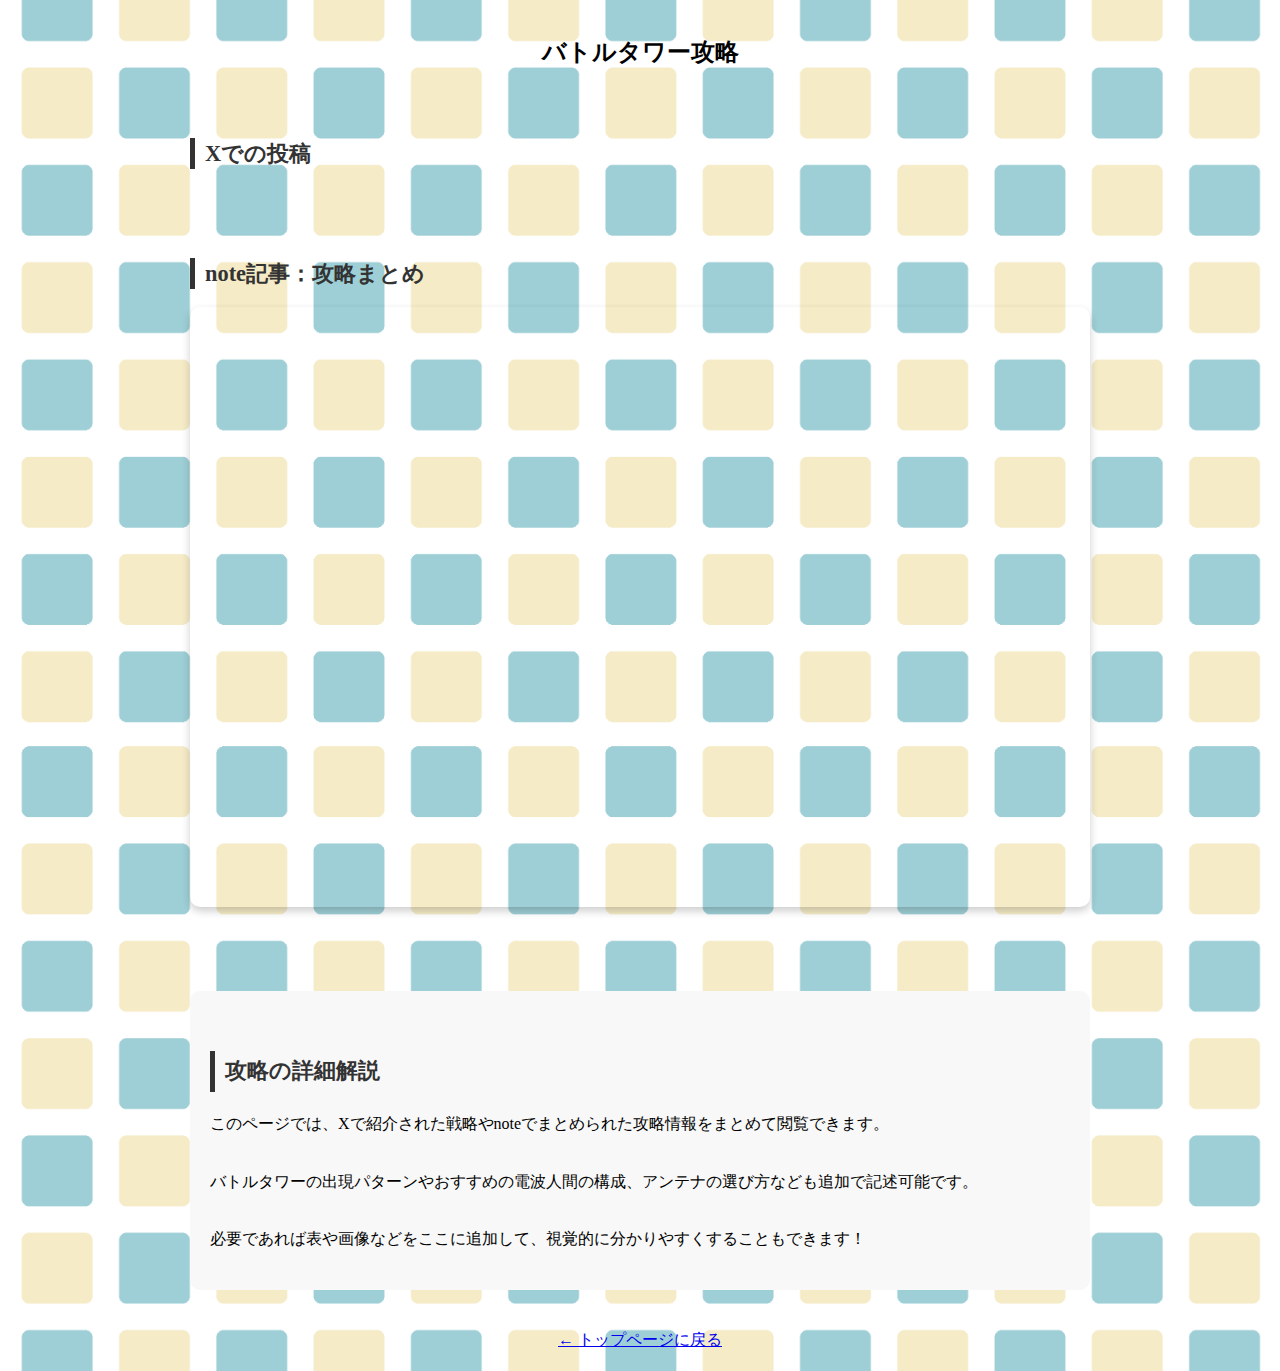
==== battle.html @ d6f6fd8f "Add files via upload" ====
<!DOCTYPE html>
<html lang="ja">
<head>
    <meta charset="UTF-8">
    <title>バトルタワー攻略 - New電波人間のRPG FREE!お役立ちサイト</title>
    <link rel="stylesheet" href="style.css">
    <style>
        .container {
            padding: 20px;
            max-width: 900px;
            margin: auto;
            color: #000;
        }

        h1 {
            text-align: center;
            margin-bottom: 30px;
        }

        h2 {
            margin-top: 40px;
            font-size: 1.4em;
            border-left: 5px solid #333;
            padding-left: 10px;
            color: #333;
        }

        .embed-section {
            margin-bottom: 30px;
        }

        iframe {
            width: 100%;
            height: 600px;
            border: none;
            border-radius: 10px;
            box-shadow: 0 4px 8px rgba(0,0,0,0.2);
        }

        .long-description {
            margin-top: 50px;
            background-color: #f8f8f8;
            padding: 20px;
            border-radius: 10px;
            font-size: 1em;
            line-height: 1.8;
        }

        .back-link {
            text-align: center;
            margin-top: 40px;
        }
    </style>

    <!-- Twitterウィジェット読み込み -->
    <script async src="https://platform.twitter.com/widgets.js" charset="utf-8"></script>
</head>
<body>
    <div class="container">
        <h1>バトルタワー攻略</h1>

        <!-- X埋め込み -->
        <div class="embed-section">
            <h2>Xでの投稿</h2>
            <blockquote class="twitter-tweet">
                <a href="https://x.com/men_rome/status/1865758438242037975"></a>
            </blockquote>
        </div>

        <!-- note埋め込み -->
        <div class="embed-section">
            <h2>note記事：攻略まとめ</h2>
            <iframe src="https://note.com/denpa_men/n/n8bdba80afd0b?sub_rt=share_pw" allowfullscreen></iframe>
        </div>

        <!-- 説明欄 -->
        <div class="long-description">
            <h2>攻略の詳細解説</h2>
            <p>
                このページでは、Xで紹介された戦略やnoteでまとめられた攻略情報をまとめて閲覧できます。
                <br><br>
                バトルタワーの出現パターンやおすすめの電波人間の構成、アンテナの選び方なども追加で記述可能です。
                <br><br>
                必要であれば表や画像などをここに追加して、視覚的に分かりやすくすることもできます！
            </p>
        </div>

        <div class="back-link">
            <a href="index.html">← トップページに戻る</a>
        </div>
    </div>
</body>
</html>
---- style.css ----
body {
    background-image: url('images/haikei.png');
    background-size: cover;
    background-position: center;
    background-repeat: no-repeat;
    background-attachment: scroll;
    margin: 0;
    padding: 0;
}


.header-image {
    max-width: 100%;  /* 親要素の幅を超えないようにする */
    height: auto;     /* 縦横比を維持 */
    display: block;   /* 余計な隙間をなくす */
    margin: 0 auto;   /* 中央揃え */
}


.container {
    width: 80%;
    margin: auto;
    padding: 0;
    background-color: transparent; /* 半透明の白背景で可読性を向上 */
    color: black;
    border-radius: 10px;
    display: flex;
    flex-direction: column;
    gap: 0; /* 隙間を完全になくす */
}

h1 {
    font-size: 24px;
    margin-bottom: 20px;
}

nav ul {
    list-style-type: none;
    padding: 0;
}

nav ul li {
    margin: 10px 0;
}

.btn {
    display: block;
    width: 300px;
    height: 80px;
    background-size: cover;
    background-position: center;
    border-radius: 10px;
    text-align: center;
    line-height: 80px;
    font-size: 18px;
    font-weight: bold;
    text-decoration: none;
    color: white;
transition: transform 0.2s ease-in-out;
}

.btn:hover {
    transform: scale(1.1);
}


.twitter-account {
    text-align: right; /* 右寄せ */
    margin-bottom: 10px; /* 下の余白 */
}

.twitter-account p {
    display: inline; /* 横並びにする */
    margin-right: 10px; /* 文字間の余白 */
    font-size: 14px; /* 文字を小さく */
}

.twitter-account a {
    margin-left: 10px; /* フォローボタンの間隔 */
}

.footer-container {
    display: flex;
    flex-wrap: wrap;
    justify-content: center;
    align-items: center;
    gap: 20px; /* 各要素の間隔 */
    text-align: center;
    margin-top: 20px;
}

.credits {
    font-size: 14px; /* 文字サイズを少し小さめに */
}

.buttons, .download-buttons {
    display: flex;
    gap: 10px;
}

.follow-button {
    background-color: black;
    color: white;
    padding: 8px 12px;
    border-radius: 20px;
    text-decoration: none;
    font-size: 14px;
}

.download-buttons img {
    height: 40px; /* サイズを調整 */
    width: auto;
}

/* スマホ対応 */
@media (max-width: 600px) {
    .footer-container {
        flex-direction: column;
    }

    .buttons, .download-buttons {
        flex-direction: column;
    }
}
.twitter-timeline-container {
    display: flex;
    justify-content: center; /* 水平方向の中央寄せ */
    align-items: center; /* 垂直方向の中央寄せ */
    width: 100%; /* 親要素いっぱいに広げる */
    height: auto; /* 必要に応じて調整 */
    padding: 20px 0;
}

.free-site-link {
    text-align: center; /* 中央揃え */
    font-size: 18px; /* 文字サイズを調整 */
    font-weight: bold; /* 太字 */
    margin-top: 20px; /* 余白を追加 */
}

.free-site-link a {
    color: #007bff; /* リンクを青色に */
    text-decoration: none; /* 下線を消す */
    font-weight: bold;
}

.free-site-link a:hover {
    text-decoration: underline; /* ホバー時に下線を表示 */
}

#daily-event {
    text-align: center; /* 画像を中央配置 */
    margin: 0;
    padding: 0;
}

#event-image {
    max-width: 100%; /* 画像の幅を自動調整 */
    height: auto;
    display: block;
}

.vertical-list {
    width: 100%; /* 親要素の幅を画面いっぱいにする */
    max-width: 800px; /* パソコンでのサイズを調整 */
    list-style: none; /* デフォルトのリストマーカーを削除 */
    padding: 0;
    margin: 0 auto; /* 中央揃え */
    display: flex;
    flex-direction: column; /* 縦並びにする */
    align-items: center; /* 中央揃え */
    gap: 0; /* 隙間を完全になくす */
}

.vertical-list li {
    display: block;
    width: 100%;
    max-width: 800px; /* パソコンでの最大幅を増やす */
    height: auto;
    margin: 0;
    padding: 0;
}

.vertical-list li a {
    display: block; /* リンクをブロック要素に */
    margin: 0; /* 余白を削除 */
}

/* パソコンでさらに大きくする */
@media (min-width: 1024px) {
    .vertical-list {
        max-width: 1600px;
    }

    .vertical-list li {
        max-width: 1000px;
    }
}


.vertical-list li a img {
    width: auto; /* 画像の元のサイズを保持 */
    max-width: 100%; /* 親要素より大きくならない */
    height: auto; /* 縦横比を維持 */
    display: block; /* 余白をなくす */
    transition: transform 0.2s ease-in-out; /* スムーズな拡大アニメーション */
}

.vertical-list li a img:hover {
    transform: scale(1.1); /* ホバー時に拡大 */
}


.grid-container {
    display: grid;
    grid-template-columns: repeat(2, 1fr); /* 2列レイアウト */
    gap: 0; /* 隙間を完全になくす */
    width: 100%; /* 幅いっぱいに広げる */
    max-width: 900px; /* 幅を広げる（好みに応じて調整） */
    margin: 0 auto; /* 中央配置 */
}

.grid-container a {
    width: 100%; /* 各ボタンを均等に広げる */
}

.grid-container a img {
    width: 100%; /* 親要素に対してピッタリ */
    height: auto; /* 縦横比を維持 */
    display: block; /* 画像の余白を削除 */
    transition: transform 0.2s ease-in-out; /* スムーズな拡大アニメーション */
}

.grid-container a img:hover {
    transform: scale(1.1); /* ホバー時に拡大 */
}

/* 画面サイズが大きい場合は画像も大きくする */
@media (min-width: 1024px) {
    .grid-container {
        max-width: 1200px; /* デスクトップで大きく表示 */
    }
}



.grid-container {
    display: grid;
    grid-template-columns: repeat(2, 1fr); /* 2列レイアウト */
    gap: 0; /* 隙間を完全になくす */
    width: 100%; /* 幅いっぱいに広げる */
    max-width: 900px; /* 幅を広げる（好みに応じて調整） */
    margin: 0 auto; /* 中央配置 */
}

.grid-container a {
    width: 100%; /* 各ボタンを均等に広げる */
    display: block; /* ブロック要素として扱う */
    margin: 0; /* 余白を削除 */
}

.grid-container a img {
    width: 100%; /* 親要素に対してピッタリ */
    height: auto; /* 縦横比を維持 */
    display: block; /* 画像の余白を削除 */
    margin: 0; /* 余白を削除 */
    transition: transform 0.2s ease-in-out; /* スムーズな拡大アニメーション */
}

.grid-container a img:hover {
    transform: scale(1.1); /* ホバー時に拡大 */
}

/* 画面サイズが大きい場合は画像も大きくする */
@media (min-width: 1024px) {
    .grid-container {
        max-width: 1200px; /* デスクトップで大きく表示 */
    }
}

.twitter-timeline {
    width: 320px;  /* タイムラインの幅 */
    height: 500px; /* タイムラインの高さ */
    overflow: hidden; /* はみ出た部分を隠す */
}

/* タイムラインを中央配置 */
.twitter-timeline {
    display: flex; /* フレックスボックスで配置 */
    justify-content: center; /* 中央寄せ */
    align-items: center; /* 垂直方向の中央揃え */
    width: 100%; /* 幅を100%に設定 */
    max-width: 600px; /* 最大幅を設定（必要に応じて調整） */
    margin: 0 auto; /* 中央配置 */
}

/* 旧FREEお役立ちサイトの画像を小さく */
.old-free-site img {
    width: 150px;  /* サイズを小さく */
    height: auto;  /* 縦横比を維持 */
    transition: transform 0.2s ease-in-out; /* スムーズな拡大アニメーション */
}

@media screen and (min-width: 768px) {
    .old-free-site img {
        width: 400px; /* PCでは大きく */
    }
}

/* 旧FREEお役立ちサイトを右寄せ */
.old-free-site {
    display: flex;
    justify-content: flex-end;
    gap: 0; /* 隙間を完全になくす */
    margin: 0; /* マージンを削除 */
    padding: 0; /* パディングを削除 */
}

/* 旧FREEお役立ちサイトのリストアイテムの余白調整 */
.vertical-list li {
    margin: 0; /* 余白を削除 */
    padding: 0; /* パディングを削除 */
}

.old-free-site img:hover {
    transform: scale(1.1); /* ホバー時に拡大 */
}
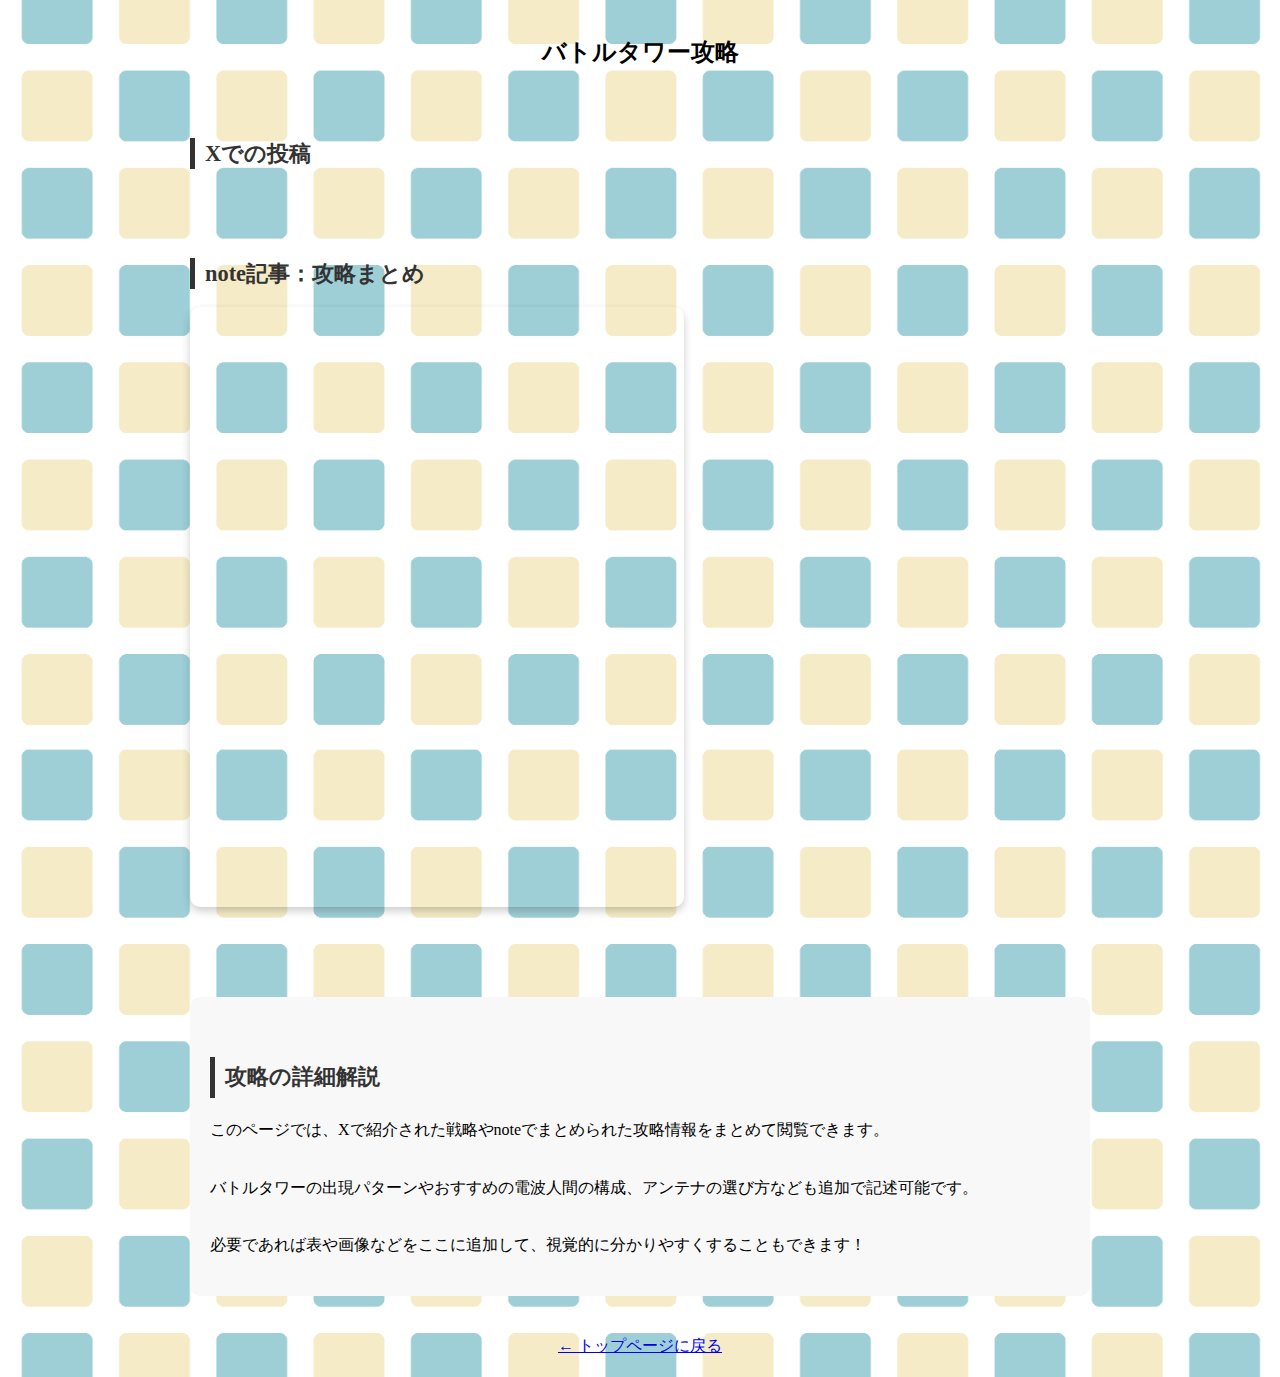
==== commit 26ff77e6: "Update battle.html" ====
--- a/battle.html
+++ b/battle.html
@@ -70,7 +70,7 @@
         <!-- note埋め込み -->
         <div class="embed-section">
             <h2>note記事：攻略まとめ</h2>
-            <iframe src="https://note.com/denpa_men/n/n8bdba80afd0b?sub_rt=share_pw" allowfullscreen></iframe>
+            <iframe class="note-embed" src="https://note.com/embed/notes/n8bdba80afd0b" style="border: 0; display: block; max-width: 99%; width: 494px; padding: 0px; margin: 10px 0px; position: static; visibility: visible;" height="400"></iframe><script async src="https://note.com/scripts/embed.js" charset="utf-8"></script>
         </div>
 
         <!-- 説明欄 -->
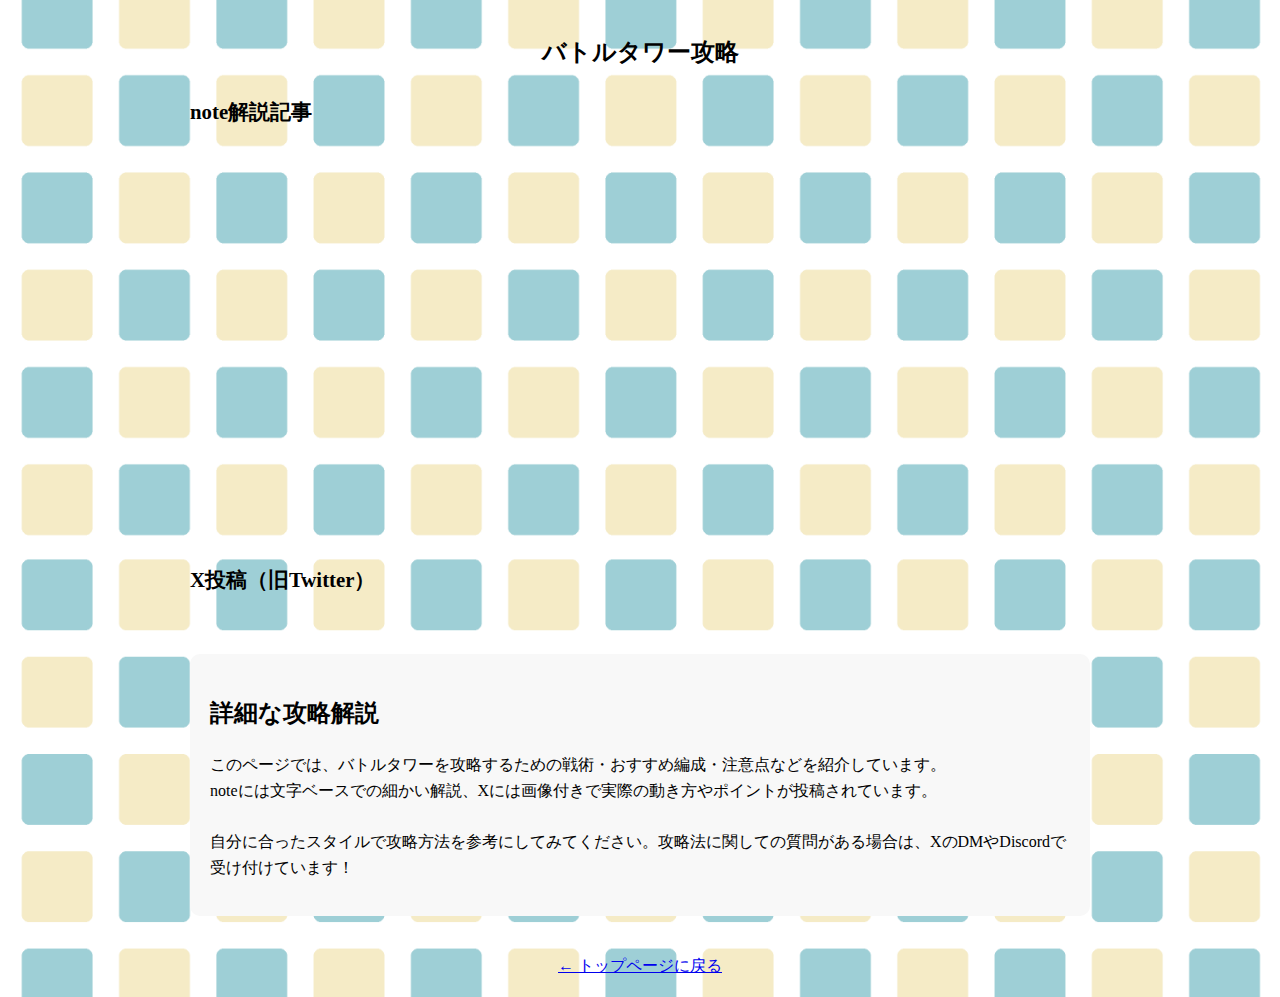
==== commit c72dff12: "Update battle.html" ====
--- a/battle.html
+++ b/battle.html
@@ -17,33 +17,36 @@
             margin-bottom: 30px;
         }
 
-        h2 {
-            margin-top: 40px;
-            font-size: 1.4em;
-            border-left: 5px solid #333;
-            padding-left: 10px;
-            color: #333;
+        .section {
+            margin-bottom: 20px;
         }
 
-        .embed-section {
-            margin-bottom: 30px;
+        .section-title {
+            font-size: 1.3em;
+            margin-bottom: 10px;
+            font-weight: bold;
+        }
+
+        .description {
+            background-color: #f8f8f8;
+            padding: 20px;
+            border-radius: 10px;
+            line-height: 1.6;
+            font-size: 1em;
+            margin-top: 30px;
         }
 
         iframe {
             width: 100%;
-            height: 600px;
+            max-width: 494px;
+            height: 400px;
             border: none;
             border-radius: 10px;
-            box-shadow: 0 4px 8px rgba(0,0,0,0.2);
+            display: block;
         }
 
-        .long-description {
-            margin-top: 50px;
-            background-color: #f8f8f8;
-            padding: 20px;
-            border-radius: 10px;
-            font-size: 1em;
-            line-height: 1.8;
+        blockquote.twitter-tweet {
+            margin: 0 auto;
         }
 
         .back-link {
@@ -52,36 +55,37 @@
         }
     </style>
 
-    <!-- Twitterウィジェット読み込み -->
+    <!-- Twitter ウィジェット読み込み -->
     <script async src="https://platform.twitter.com/widgets.js" charset="utf-8"></script>
+    <!-- note埋め込み用 -->
+    <script async src="https://note.com/scripts/embed.js" charset="utf-8"></script>
 </head>
 <body>
     <div class="container">
         <h1>バトルタワー攻略</h1>
 
-        <!-- X埋め込み -->
-        <div class="embed-section">
-            <h2>Xでの投稿</h2>
+        <!-- ✅ noteセクション -->
+        <div class="section">
+            <div class="section-title">note解説記事</div>
+            <iframe class="note-embed" src="https://note.com/embed/notes/n8bdba80afd0b" style="border: 0; display: block; max-width: 99%; width: 494px; padding: 0px; margin: 10px 0px; position: static; visibility: visible;" height="400"></iframe>
+        </div>
+
+        <!-- ✅ X投稿セクション -->
+        <div class="section">
+            <div class="section-title">X投稿（旧Twitter）</div>
             <blockquote class="twitter-tweet">
-                <a href="https://x.com/men_rome/status/1865758438242037975"></a>
+                <a href="https://twitter.com/denpaningen/status/1234567890123456789"></a>
             </blockquote>
         </div>
 
-        <!-- note埋め込み -->
-        <div class="embed-section">
-            <h2>note記事：攻略まとめ</h2>
-            <iframe class="note-embed" src="https://note.com/embed/notes/n8bdba80afd0b" style="border: 0; display: block; max-width: 99%; width: 494px; padding: 0px; margin: 10px 0px; position: static; visibility: visible;" height="400"></iframe><script async src="https://note.com/scripts/embed.js" charset="utf-8"></script>
-        </div>
-
-        <!-- 説明欄 -->
-        <div class="long-description">
-            <h2>攻略の詳細解説</h2>
+        <!-- ✅ 説明セクション -->
+        <div class="description">
+            <h2>詳細な攻略解説</h2>
             <p>
-                このページでは、Xで紹介された戦略やnoteでまとめられた攻略情報をまとめて閲覧できます。
-                <br><br>
-                バトルタワーの出現パターンやおすすめの電波人間の構成、アンテナの選び方なども追加で記述可能です。
-                <br><br>
-                必要であれば表や画像などをここに追加して、視覚的に分かりやすくすることもできます！
+                このページでは、バトルタワーを攻略するための戦術・おすすめ編成・注意点などを紹介しています。<br>
+                noteには文字ベースでの細かい解説、Xには画像付きで実際の動き方やポイントが投稿されています。<br>
+                <br>
+                自分に合ったスタイルで攻略方法を参考にしてみてください。攻略法に関しての質問がある場合は、XのDMやDiscordで受け付けています！
             </p>
         </div>
 
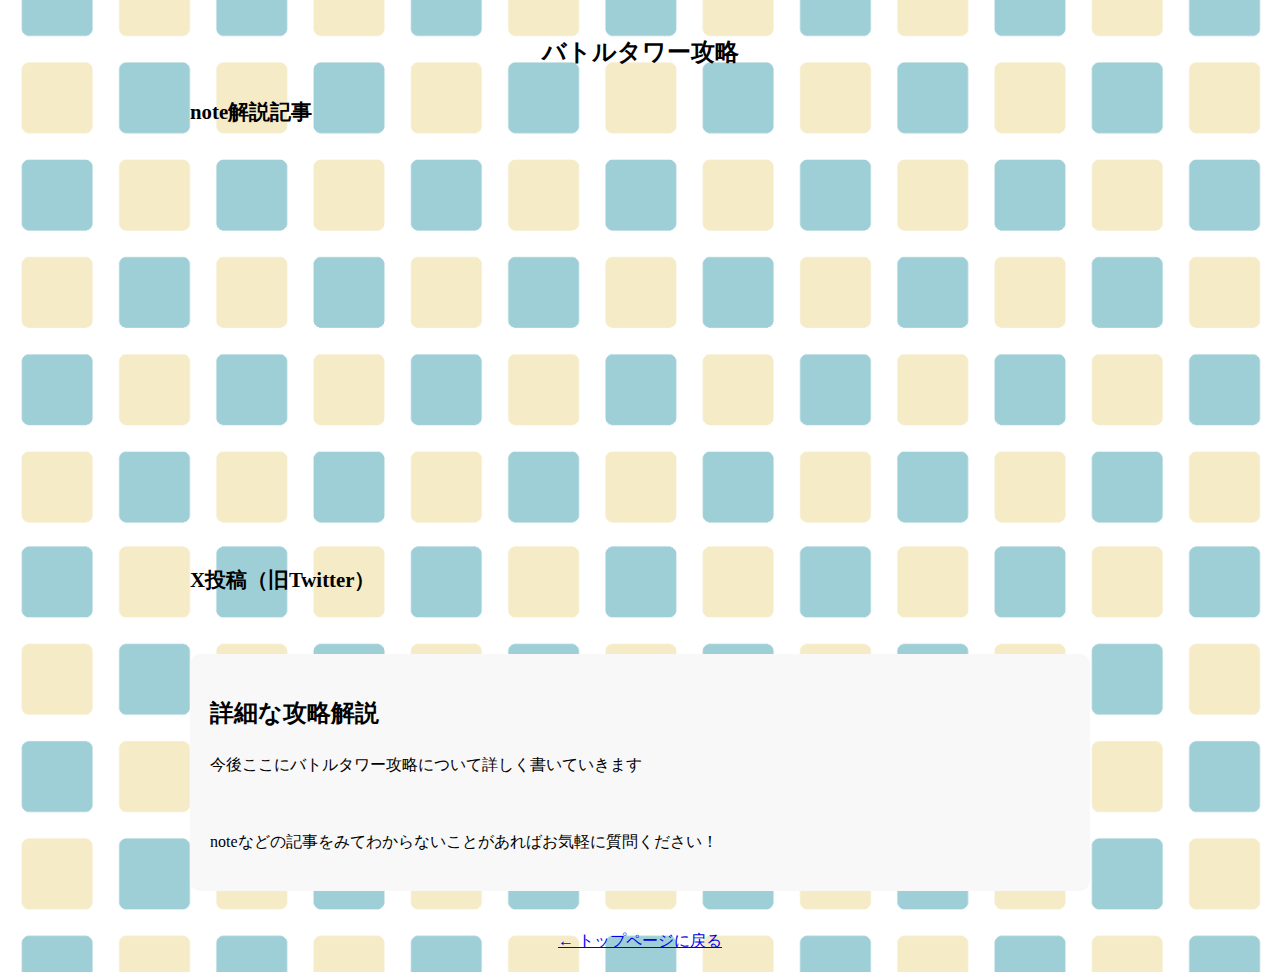
==== commit 5f729b78: "Update battle.html" ====
--- a/battle.html
+++ b/battle.html
@@ -82,10 +82,10 @@
         <div class="description">
             <h2>詳細な攻略解説</h2>
             <p>
-                このページでは、バトルタワーを攻略するための戦術・おすすめ編成・注意点などを紹介しています。<br>
-                noteには文字ベースでの細かい解説、Xには画像付きで実際の動き方やポイントが投稿されています。<br>
+                    今後ここにバトルタワー攻略について詳しく書いていきます<br>
                 <br>
-                自分に合ったスタイルで攻略方法を参考にしてみてください。攻略法に関しての質問がある場合は、XのDMやDiscordで受け付けています！
+                <br>
+                noteなどの記事をみてわからないことがあればお気軽に質問ください！
             </p>
         </div>
 
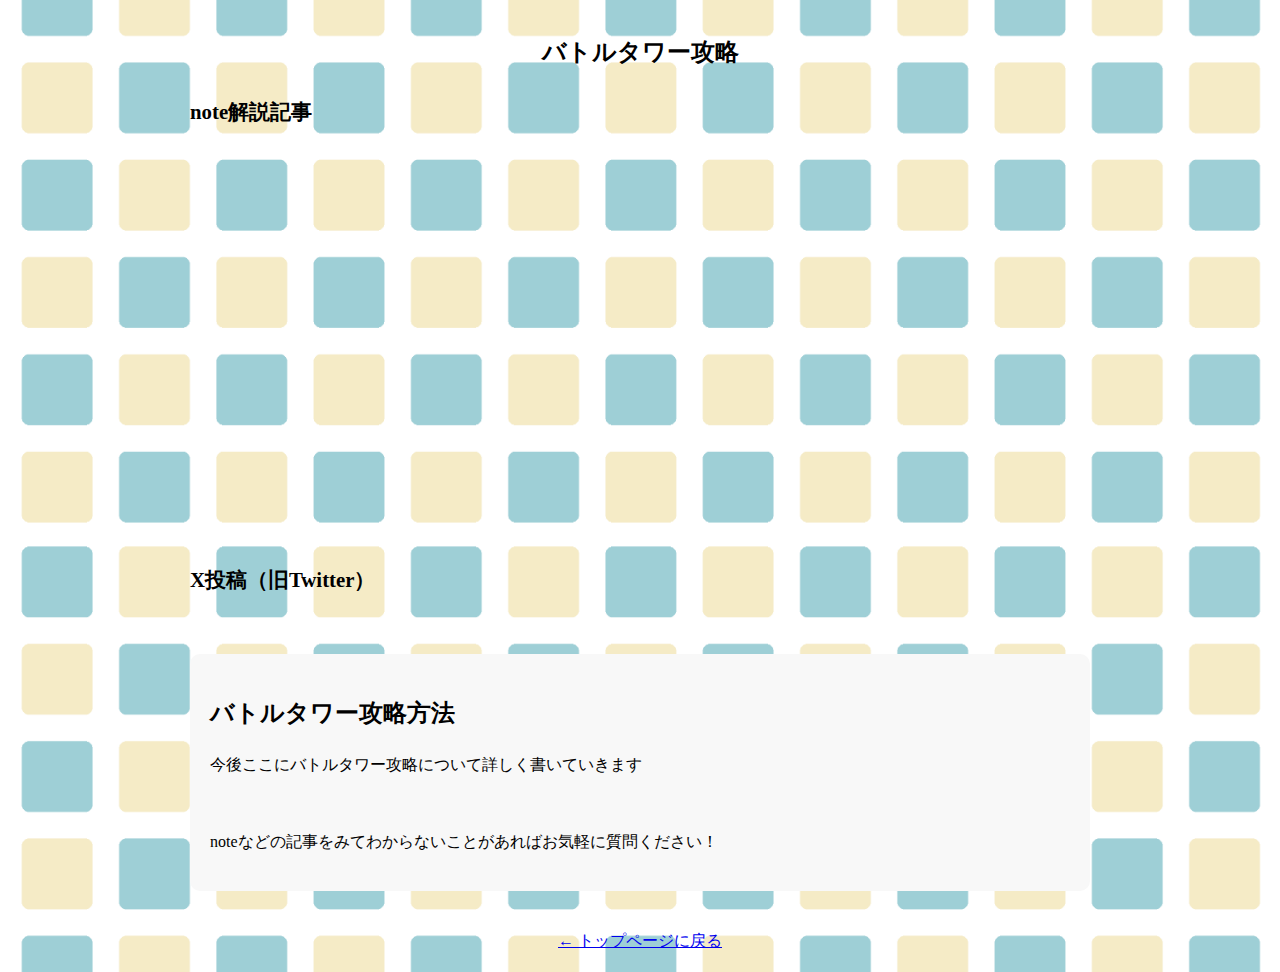
==== commit ea9f1bd1: "Update battle.html" ====
--- a/battle.html
+++ b/battle.html
@@ -74,13 +74,13 @@
         <div class="section">
             <div class="section-title">X投稿（旧Twitter）</div>
             <blockquote class="twitter-tweet">
-                <a href="https://twitter.com/denpaningen/status/1234567890123456789"></a>
+                <a href="https://x.com/men_rome/status/1865758438242037975"></a>
             </blockquote>
         </div>
 
         <!-- ✅ 説明セクション -->
         <div class="description">
-            <h2>詳細な攻略解説</h2>
+            <h2>バトルタワー攻略方法</h2>
             <p>
                     今後ここにバトルタワー攻略について詳しく書いていきます<br>
                 <br>
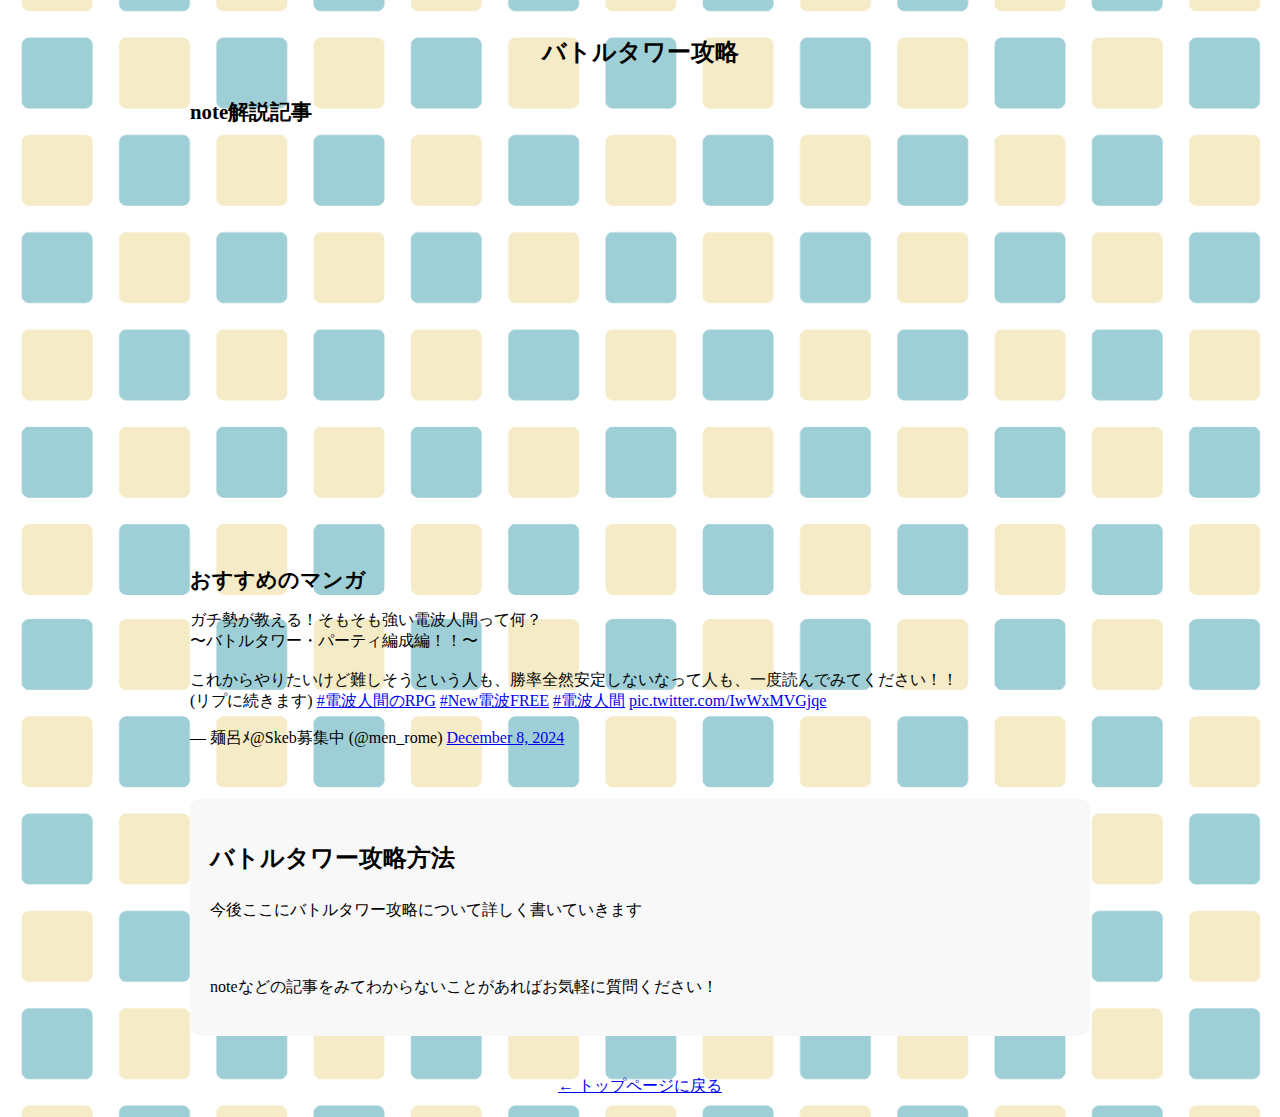
==== commit 073726be: "Update battle.html" ====
--- a/battle.html
+++ b/battle.html
@@ -71,11 +71,12 @@
         </div>
 
         <!-- ✅ X投稿セクション -->
-        <div class="section">
-            <div class="section-title">X投稿（旧Twitter）</div>
+         <div class="section">
+            <div class="section-title">おすすめのマンガ</div>
             <blockquote class="twitter-tweet">
-                <a href="https://x.com/men_rome/status/1865758438242037975"></a>
+                <p lang="ja" dir="ltr">ガチ勢が教える！そもそも強い電波人間って何？<br>〜バトルタワー・パーティ編成編！！〜<br><br>これからやりたいけど難しそうという人も、勝率全然安定しないなって人も、一度読んでみてください！！<br>(リプに続きます) <a href="https://twitter.com/hashtag/%E9%9B%BB%E6%B3%A2%E4%BA%BA%E9%96%93%E3%81%AERPG?src=hash&amp;ref_src=twsrc%5Etfw">#電波人間のRPG</a> <a href="https://twitter.com/hashtag/New%E9%9B%BB%E6%B3%A2FREE?src=hash&amp;ref_src=twsrc%5Etfw">#New電波FREE</a> <a href="https://twitter.com/hashtag/%E9%9B%BB%E6%B3%A2%E4%BA%BA%E9%96%93?src=hash&amp;ref_src=twsrc%5Etfw">#電波人間</a> <a href="https://t.co/IwWxMVGjqe">pic.twitter.com/IwWxMVGjqe</a></p>&mdash; 麺呂ﾒ@Skeb募集中 (@men_rome) <a href="https://twitter.com/men_rome/status/1865758438242037975?ref_src=twsrc%5Etfw">December 8, 2024</a>
             </blockquote>
+            <script async src="https://platform.twitter.com/widgets.js" charset="utf-8"></script>
         </div>
 
         <!-- ✅ 説明セクション -->
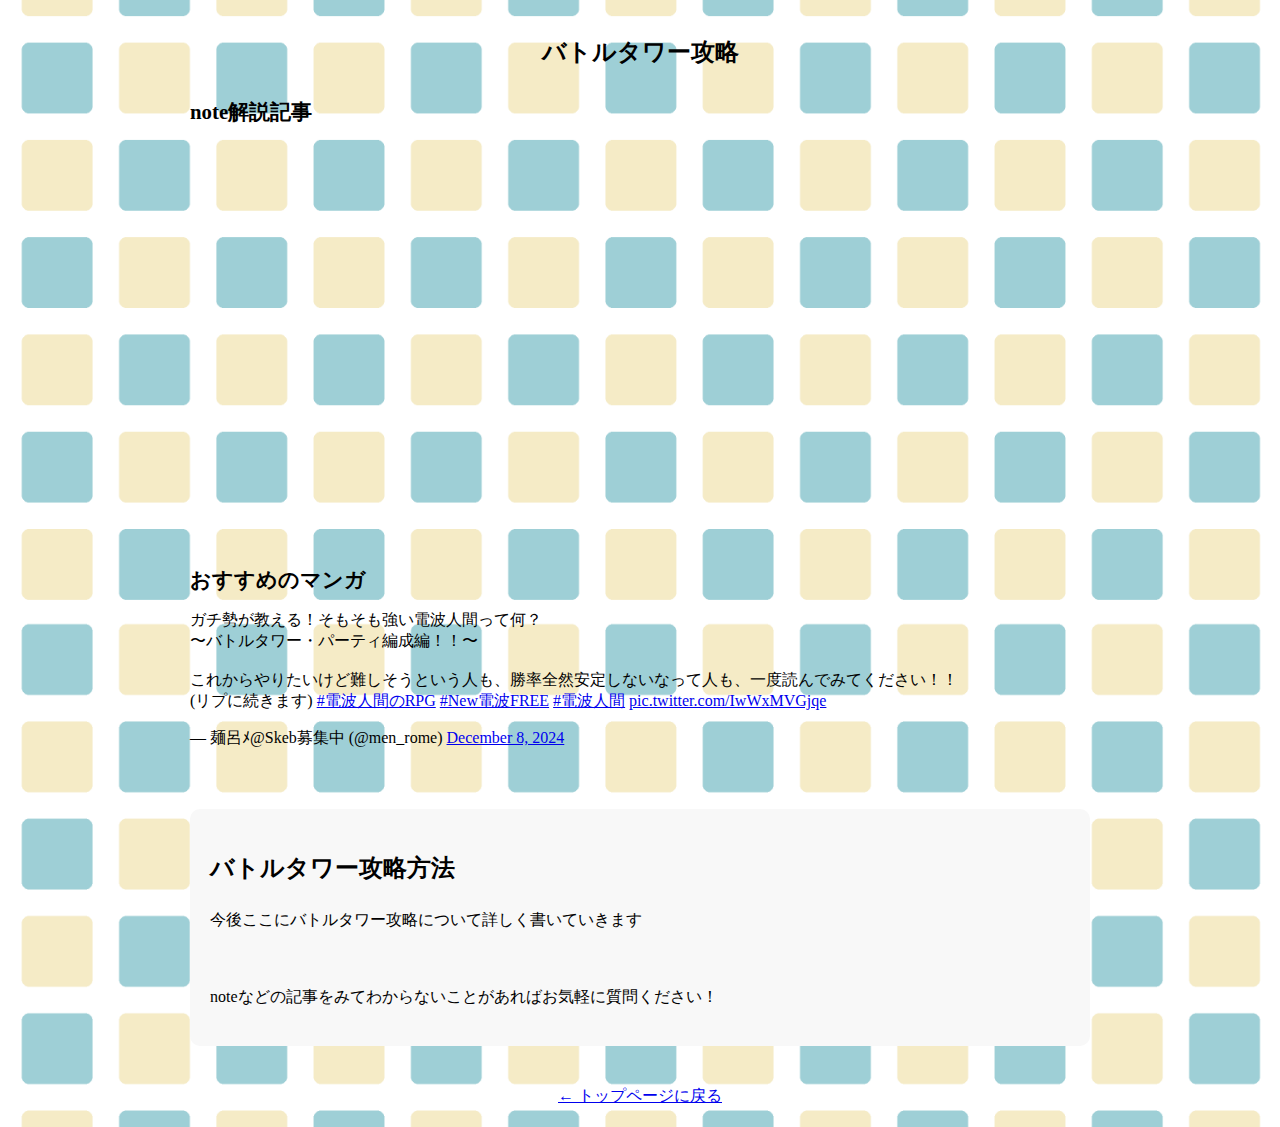
==== commit 7916c76e: "Update battle.html" ====
--- a/battle.html
+++ b/battle.html
@@ -43,10 +43,12 @@
             border: none;
             border-radius: 10px;
             display: block;
+            margin: 10px 0; /* iframeの上下のマージン */
         }
 
         blockquote.twitter-tweet {
-            margin: 0 auto;
+            margin: 10px 0; /* X投稿の上下のマージン */
+            max-width: 100%; /* 幅を100%に設定 */
         }
 
         .back-link {
@@ -67,7 +69,7 @@
         <!-- ✅ noteセクション -->
         <div class="section">
             <div class="section-title">note解説記事</div>
-            <iframe class="note-embed" src="https://note.com/embed/notes/n8bdba80afd0b" style="border: 0; display: block; max-width: 99%; width: 494px; padding: 0px; margin: 10px 0px; position: static; visibility: visible;" height="400"></iframe>
+            <iframe class="note-embed" src="https://note.com/embed/notes/n8bdba80afd0b" style="border: 0; display: block; max-width: 99%; width: 494px; padding: 0; margin: 10px 0; position: static; visibility: visible;" height="400"></iframe>
         </div>
 
         <!-- ✅ X投稿セクション -->
@@ -83,7 +85,7 @@
         <div class="description">
             <h2>バトルタワー攻略方法</h2>
             <p>
-                    今後ここにバトルタワー攻略について詳しく書いていきます<br>
+                今後ここにバトルタワー攻略について詳しく書いていきます<br>
                 <br>
                 <br>
                 noteなどの記事をみてわからないことがあればお気軽に質問ください！
